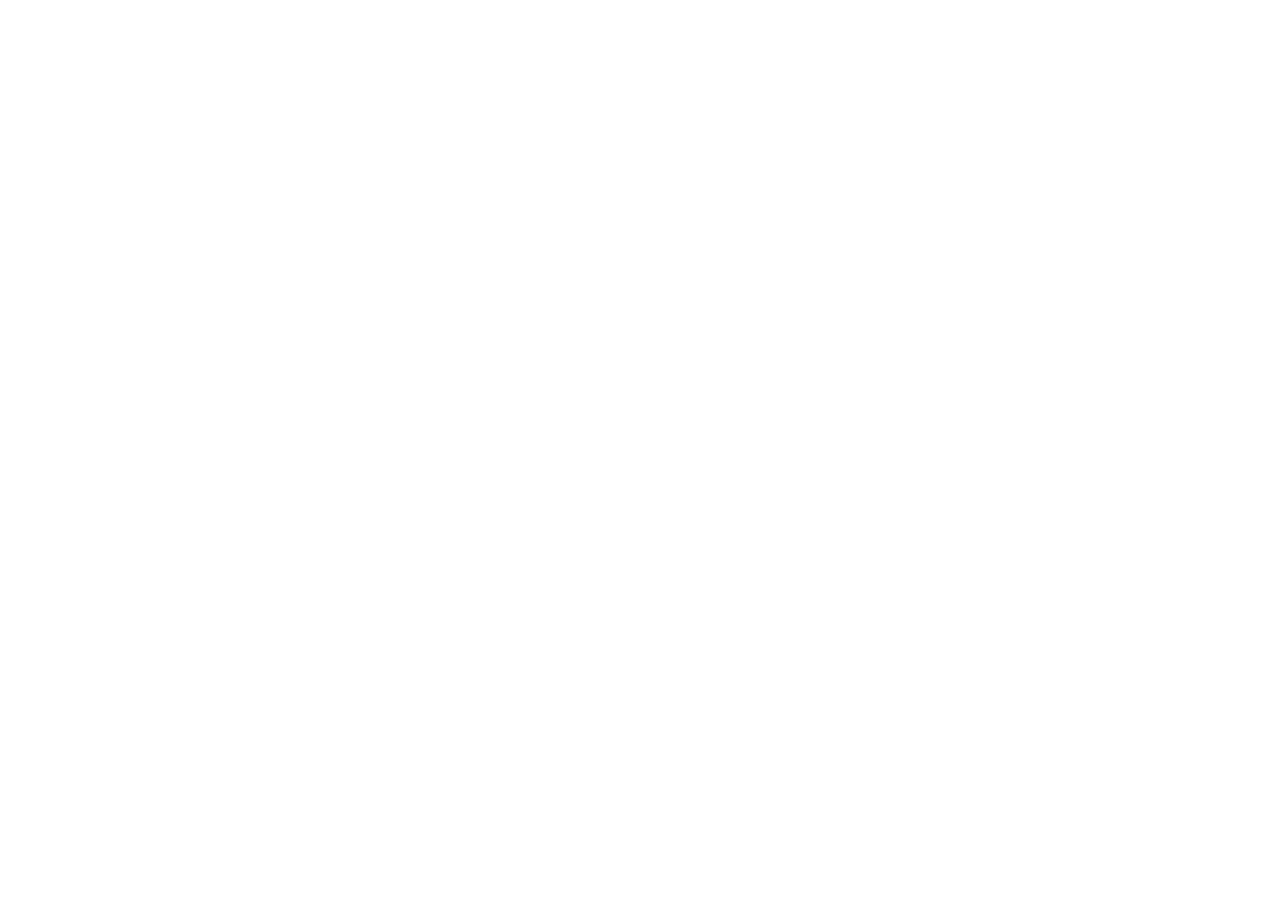
==== index.html @ 9f98832c "index and style files were created" ====
<!-- index.html -->

<!DOCTYPE html>
<html lang="es">
    <head>
        <meta charset="utf-8">
        <meta name="viewport" content="width=device-width, initial-scale=1">
        <title>cv</title>
        <link rel="stylesheet" href="style.css">
    </head>
    <body></body>
</html>
---- style.css ----
/* style.css */

body {
    margin: 0;
}
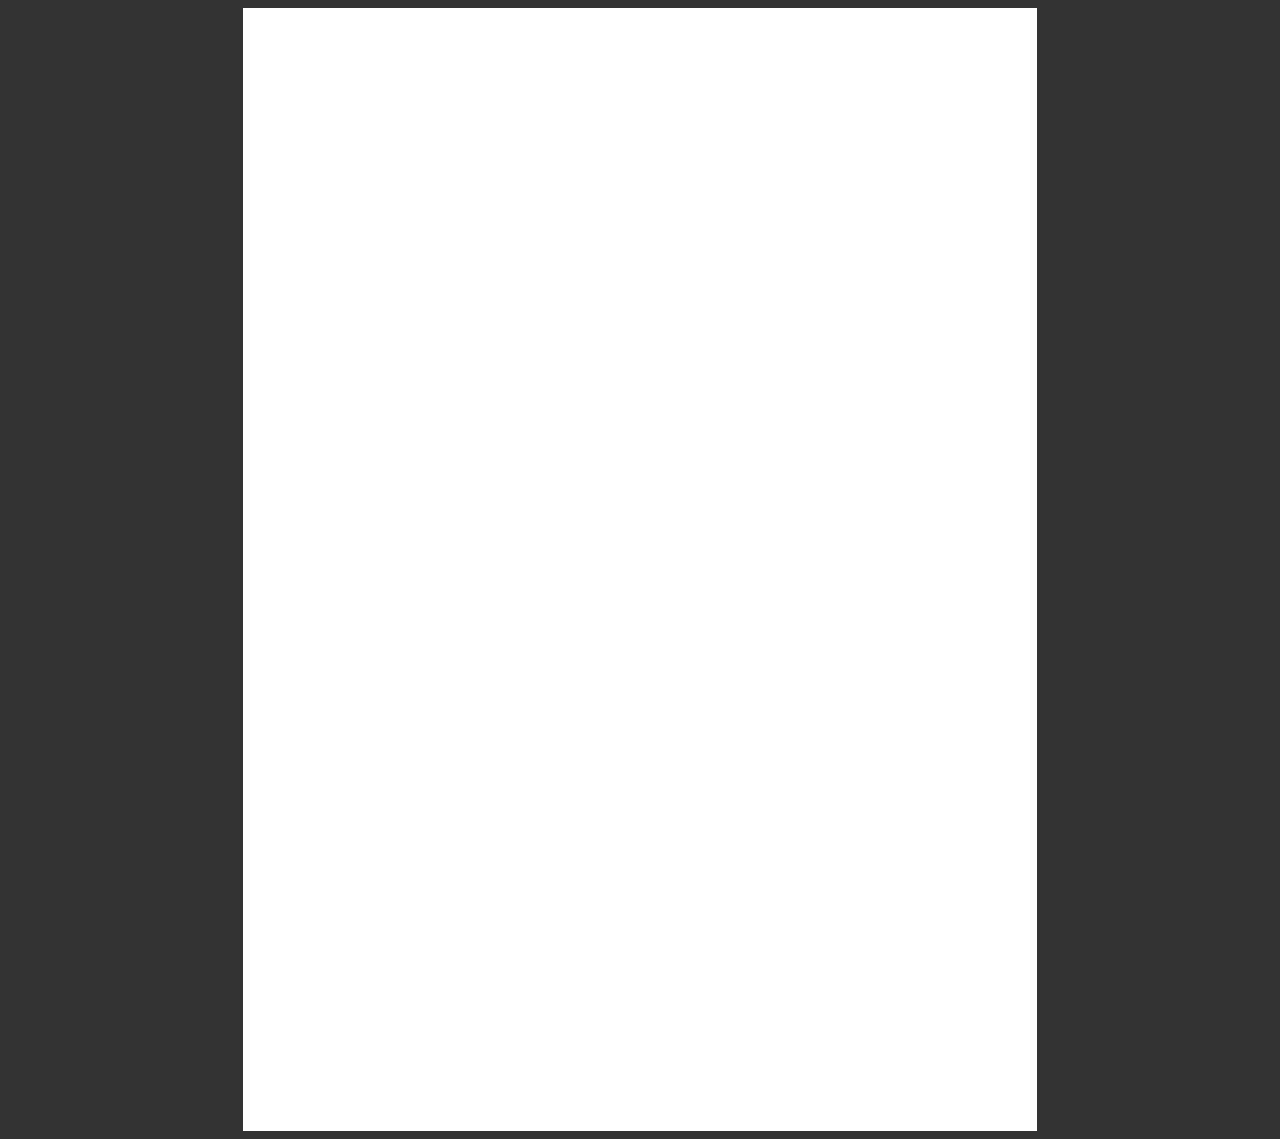
==== commit 9ea85c01: "a4 sheet was added" ====
--- a/index.html
+++ b/index.html
@@ -8,5 +8,7 @@
         <title>cv</title>
         <link rel="stylesheet" href="style.css">
     </head>
-    <body></body>
+    <body>
+        <main class="page"></main>
+    </body>
 </html>
--- a/style.css
+++ b/style.css
@@ -1,5 +1,11 @@
 /* style.css */
 
 body {
-    margin: 0;
+    background-color: #333;
+}
+.page {
+    width: 210mm;
+    height: 297mm;
+    background-color: #fff;
+    margin: auto;
 }
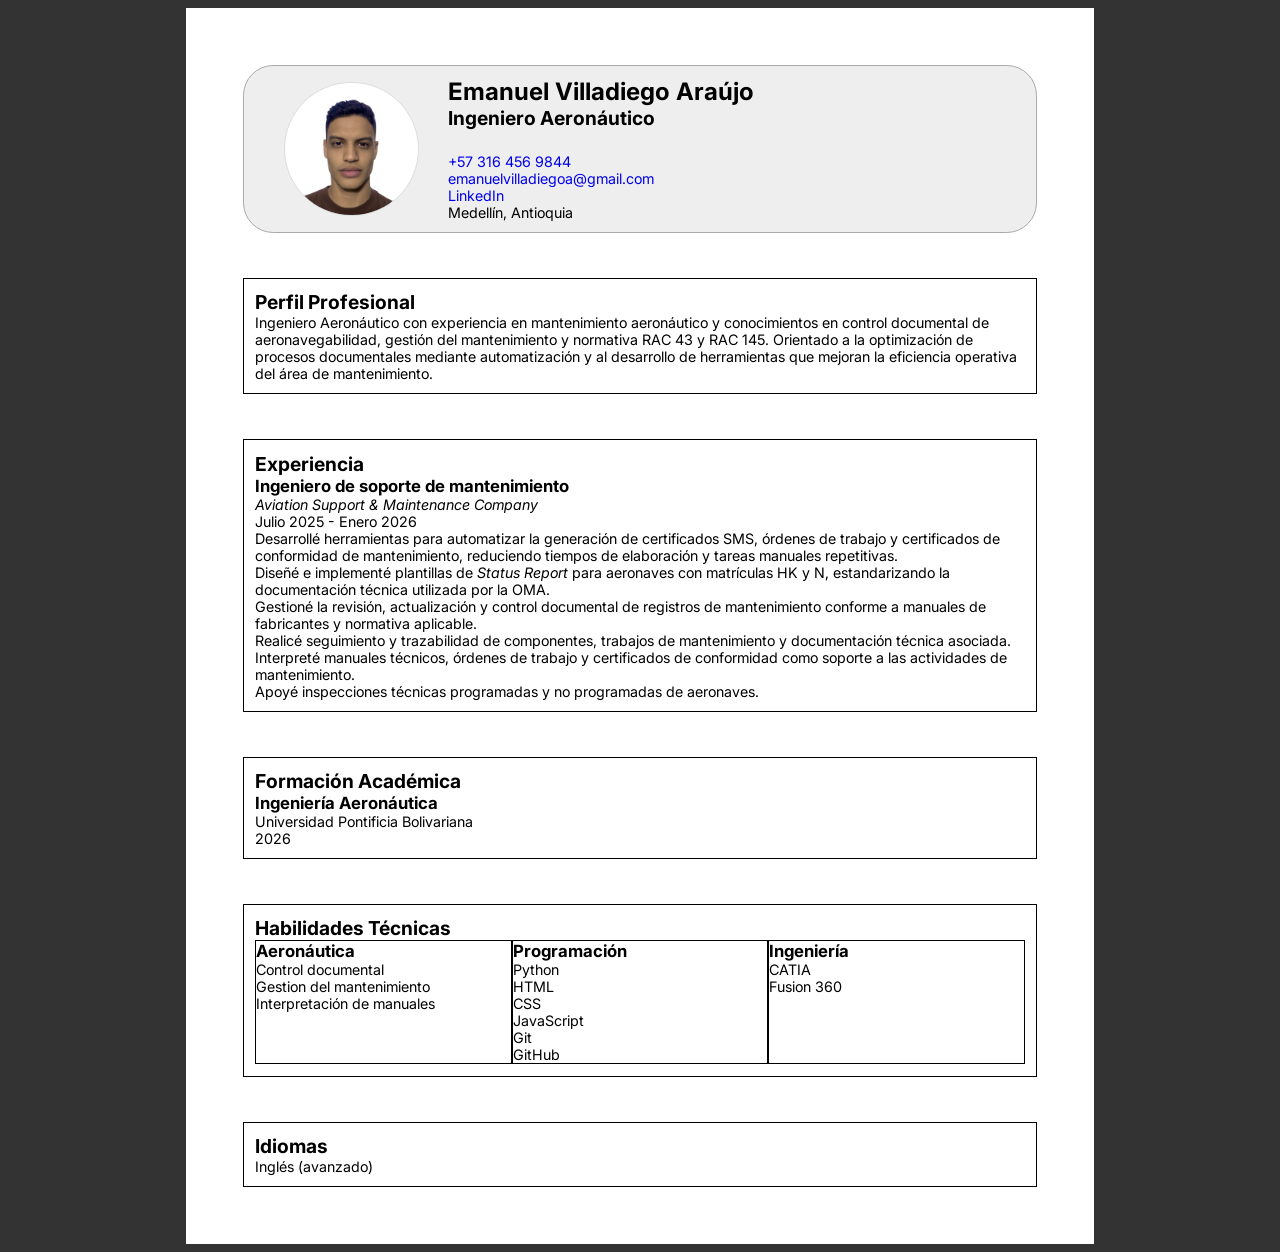
==== commit 9b45c345: "document structure was added, information was filled and header get styled" ====
--- a/index.html
+++ b/index.html
@@ -7,8 +7,90 @@
         <meta name="viewport" content="width=device-width, initial-scale=1">
         <title>cv</title>
         <link rel="stylesheet" href="style.css">
+        <link rel="stylesheet" href="assets/fonts/fonts.css">
     </head>
     <body>
-        <main class="page"></main>
+        <main class="page">
+            <div class="content">
+                <header class="header">
+                    <div class="header__item header__item--image">
+                        <img src="assets/img/emanuel.png">
+                    </div>
+                    <div class="header__item header__item--name">
+                        <h1>Emanuel Villadiego Araújo</h1>
+                        <h2>Ingeniero Aeronáutico</h2>
+                    </div>
+                    <div class="header__item header__item--contact">
+                        <ul>
+                            <li><a href="tel:+573164569844">+57 316 456 9844</a></li>
+                            <li><a href="email:emanuelvilladiegoa@gmail.com">emanuelvilladiegoa@gmail.com</a></li>
+                            <li><a href="https://www.linkedin.com/in/emanuel-villadiego-araújo-b4728a418?utm_source=share_via&utm_content=profile&utm_medium=member_ios" target="_blank">LinkedIn</a></li>
+                            <li>Medellín, Antioquia</li>
+                        </ul>
+                    </div>
+                </header>
+                <section class="section">
+                    <h2>Perfil Profesional</h2>
+                    <p>Ingeniero Aeronáutico con experiencia en mantenimiento aeronáutico y conocimientos en control documental de aeronavegabilidad, gestión del mantenimiento y normativa RAC 43 y RAC 145. Orientado a la optimización de procesos documentales mediante automatización y al desarrollo de herramientas que mejoran la eficiencia operativa del área de mantenimiento.</p>
+                </section>
+                <section class="section">
+                    <h2>Experiencia</h2>
+                    <h3>Ingeniero de soporte de mantenimiento</h3>
+                    <p><em>Aviation Support & Maintenance Company</em></p>
+                    <p>Julio 2025 - Enero 2026</p>
+                    <ul>
+                        <li>Desarrollé herramientas para automatizar la generación de certificados SMS, órdenes de trabajo y certificados de conformidad de mantenimiento, reduciendo tiempos de elaboración y tareas manuales repetitivas.</li>
+                        <li>Diseñé e implementé plantillas de <em>Status Report</em> para aeronaves con matrículas HK y N, estandarizando la documentación técnica utilizada por la OMA.</li>
+                        <li>Gestioné la revisión, actualización y control documental de registros de mantenimiento conforme a manuales de fabricantes y normativa aplicable.</li>
+                        <li>Realicé seguimiento y trazabilidad de componentes, trabajos de mantenimiento y documentación técnica asociada.</li>
+                        <li>Interpreté manuales técnicos, órdenes de trabajo y certificados de conformidad como soporte a las actividades de mantenimiento.</li>
+                        <li>Apoyé inspecciones técnicas programadas y no programadas de aeronaves.</li>
+                    </ul>
+                </section>
+                <section class="section">
+                    <h2>Formación Académica</h2>
+                    <h3>Ingeniería Aeronáutica</h3>
+                    <p>Universidad Pontificia Bolivariana</p>
+                    <p>2026</p>
+                </section>
+                <section class="section">
+                    <h2>Habilidades Técnicas</h2>
+                    <div class="habilities">
+                        <div class="habilities__item">
+                            <h3>Aeronáutica</h3>
+                            <ul>
+                                <li>Control documental</li>
+                                <li>Gestion del mantenimiento</li>
+                                <li>Interpretación de manuales</li>
+                            </ul>
+                        </div>
+                        <div class="habilities__item">
+                            <h3>Programación</h3>
+                            <ul>
+                                <li>Python</li>
+                                <li>HTML</li>
+                                <li>CSS</li>
+                                <li>JavaScript</li>
+                                <li>Git</li>
+                                <li>GitHub</li>
+                            </ul>
+                        </div>
+                        <div class="habilities__item">
+                            <h3>Ingeniería</h3>
+                            <ul>
+                                <li>CATIA</li>
+                                <li>Fusion 360</li>
+                            </ul>
+                        </div>
+                    </div>
+                </section>
+                <section class="section">
+                    <h2>Idiomas</h2>
+                    <ul>
+                        <li>Inglés (avanzado)</li>
+                    </ul>
+                </section>
+            </div>
+        </main>
     </body>
 </html>
--- a/style.css
+++ b/style.css
@@ -1,11 +1,95 @@
 /* style.css */
 
+:root {
+    --w: 210mm;
+    --h: 297mm;
+    --p: 15mm;
+    --br: 8mm;
+    --g: 3mm;
+    --fs: 18pt;
+
+    --bg0: #333;
+    --bg1: #fff;
+    --bg2: #eee;
+    --bg3: #ddd;
+    --bg4: #ccc;
+
+    --bc: #aaa;
+}
 body {
-    background-color: #333;
+    background-color: var(--bg0);
+    font-family: inter;
 }
 .page {
-    width: 210mm;
-    height: 297mm;
-    background-color: #fff;
+    width: var(--w);
+    height: var(--h);
+    background-color: var(--bg1);
     margin: auto;
+    padding: var(--p);
+}
+.content {
+    width: 100%;
+    height: 100%;
+    display: flex;
+    flex-direction: column;
+    justify-content: space-between;
+}
+h1, h2, h3, p, ul, li {
+    margin: 0;
+    padding: 0;
+}
+li {
+    list-style: none;
+}
+a {
+    text-decoration: none;
+}
+h1 {
+    font-size: var(--fs);
+}
+h2 {
+    font-size: calc(var(--fs) * .8);
+}
+h3 {
+    font-size: calc(var(--fs) * .7);
+}
+p, li {
+    font-size: calc(var(--fs) * .6);
+}
+.header {
+    background-color: var(--bg2);
+    display: grid;
+    grid-template-columns: 1fr 3fr;
+    gap: calc(var(--g) * 2) 0;
+    padding: var(--g);
+    border-radius: var(--br);
+    border: 1px solid var(--bc)
+}
+.header__item {
+    display: flex;
+    flex-direction: column;
+}
+.header__item--image {
+    grid-area: 1 / 1 / span 2 / span 1;
+    justify-content: center;
+    align-items: center;
+    background-color: transparent;
+    border: none;
+}
+img {
+    height: 35mm;
+    background-color: var(--bg1);
+    border: 1px solid var(--bg3);
+    border-radius: 50%;
+}
+.section {
+    border: 1px solid;
+    padding: var(--g);
+}
+.habilities {
+    display: grid;
+    grid-template-columns: repeat(3, 1fr)
+}
+.habilities__item {
+    border: 1px solid;
 }
--- a/assets/fonts/fonts.css
+++ b/assets/fonts/fonts.css
@@ -0,0 +1,26 @@
+/* fonts.css */
+
+@font-face {
+    font-family: inter;
+    src: url("../fonts/inter/Inter_18pt-Regular.ttf") format("truetype");
+    font-weight: normal;
+    font-style: normal;
+}
+@font-face {
+    font-family: inter;
+    src: url("../fonts/inter/Inter_18pt-Bold.ttf") format("truetype");
+    font-weight: bold;
+    font-style: normal;
+}
+@font-face {
+    font-family: inter;
+    src: url("../fonts/inter/Inter_18pt-Italic.ttf") format("truetype");
+    font-weight: normal;
+    font-style: italic;
+}
+@font-face {
+    font-family: inter;
+    src: url("../fonts/inter/Inter_18pt-BoldItalic.ttf") format("truetype");
+    font-weight: bold;
+    font-style: italic;
+}
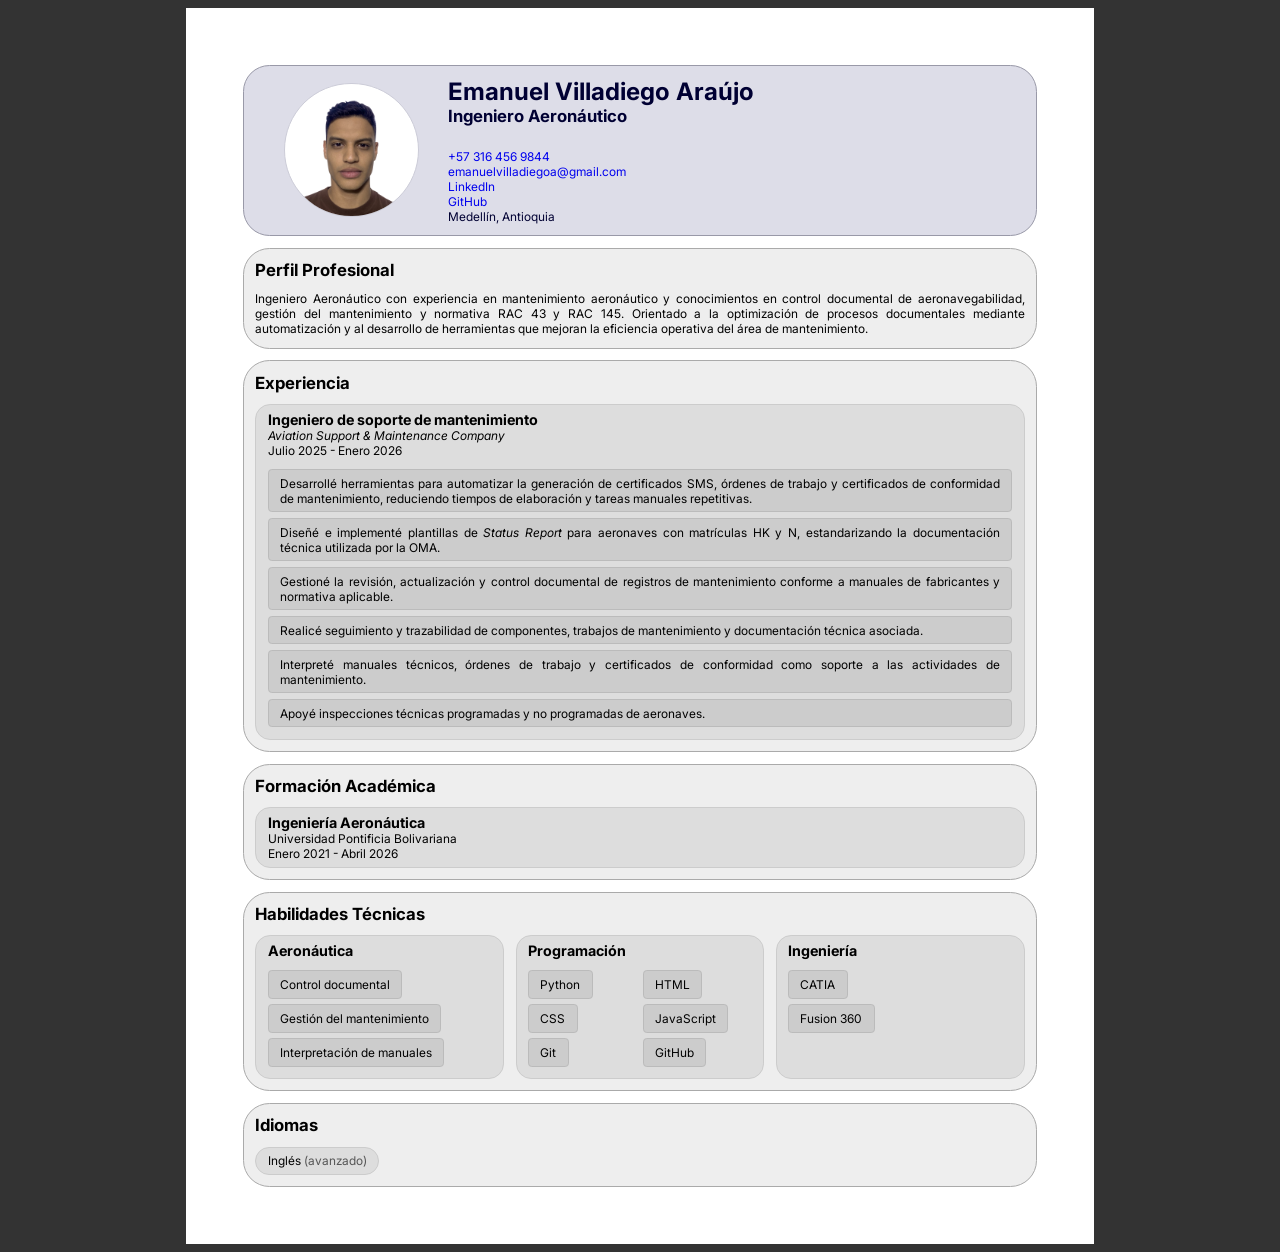
==== commit a4c34f85: "document first version was completed" ====
--- a/index.html
+++ b/index.html
@@ -9,62 +9,83 @@
         <link rel="stylesheet" href="style.css">
         <link rel="stylesheet" href="assets/fonts/fonts.css">
     </head>
+
+    <!-- body -->
     <body>
         <main class="page">
             <div class="content">
+
+                <!-- header -->
                 <header class="header">
                     <div class="header__item header__item--image">
                         <img src="assets/img/emanuel.png">
                     </div>
-                    <div class="header__item header__item--name">
+                    <div class="header__item">
                         <h1>Emanuel Villadiego Araújo</h1>
                         <h2>Ingeniero Aeronáutico</h2>
                     </div>
-                    <div class="header__item header__item--contact">
+                    <div class="header__item">
                         <ul>
                             <li><a href="tel:+573164569844">+57 316 456 9844</a></li>
-                            <li><a href="email:emanuelvilladiegoa@gmail.com">emanuelvilladiegoa@gmail.com</a></li>
-                            <li><a href="https://www.linkedin.com/in/emanuel-villadiego-araújo-b4728a418?utm_source=share_via&utm_content=profile&utm_medium=member_ios" target="_blank">LinkedIn</a></li>
+                            <li><a href="mailto:emanuelvilladiegoa@gmail.com">emanuelvilladiegoa@gmail.com</a></li>
+                            <li><a href="https://www.linkedin.com/in/emanuelva" target="_blank">LinkedIn</a></li>
+                            <li><a href="https://github.com/emanuel-va" target="_blank">GitHub</a></li>
                             <li>Medellín, Antioquia</li>
                         </ul>
                     </div>
                 </header>
+
+                <!-- profile -->
                 <section class="section">
                     <h2>Perfil Profesional</h2>
                     <p>Ingeniero Aeronáutico con experiencia en mantenimiento aeronáutico y conocimientos en control documental de aeronavegabilidad, gestión del mantenimiento y normativa RAC 43 y RAC 145. Orientado a la optimización de procesos documentales mediante automatización y al desarrollo de herramientas que mejoran la eficiencia operativa del área de mantenimiento.</p>
                 </section>
+
+                <!-- experience -->
                 <section class="section">
                     <h2>Experiencia</h2>
-                    <h3>Ingeniero de soporte de mantenimiento</h3>
-                    <p><em>Aviation Support & Maintenance Company</em></p>
-                    <p>Julio 2025 - Enero 2026</p>
-                    <ul>
-                        <li>Desarrollé herramientas para automatizar la generación de certificados SMS, órdenes de trabajo y certificados de conformidad de mantenimiento, reduciendo tiempos de elaboración y tareas manuales repetitivas.</li>
-                        <li>Diseñé e implementé plantillas de <em>Status Report</em> para aeronaves con matrículas HK y N, estandarizando la documentación técnica utilizada por la OMA.</li>
-                        <li>Gestioné la revisión, actualización y control documental de registros de mantenimiento conforme a manuales de fabricantes y normativa aplicable.</li>
-                        <li>Realicé seguimiento y trazabilidad de componentes, trabajos de mantenimiento y documentación técnica asociada.</li>
-                        <li>Interpreté manuales técnicos, órdenes de trabajo y certificados de conformidad como soporte a las actividades de mantenimiento.</li>
-                        <li>Apoyé inspecciones técnicas programadas y no programadas de aeronaves.</li>
-                    </ul>
+                    <div class="experience">
+                        <div>
+                            <h3>Ingeniero de soporte de mantenimiento</h3>
+                            <p><em>Aviation Support & Maintenance Company</em></p>
+                            <p>Julio 2025 - Enero 2026</p>
+                        </div>
+                        <div class="experience__list">
+                            <ul>
+                                <li>Desarrollé herramientas para automatizar la generación de certificados SMS, órdenes de trabajo y certificados de conformidad de mantenimiento, reduciendo tiempos de elaboración y tareas manuales repetitivas.</li>
+                                <li>Diseñé e implementé plantillas de <em>Status Report</em> para aeronaves con matrículas HK y N, estandarizando la documentación técnica utilizada por la OMA.</li>
+                                <li>Gestioné la revisión, actualización y control documental de registros de mantenimiento conforme a manuales de fabricantes y normativa aplicable.</li>
+                                <li>Realicé seguimiento y trazabilidad de componentes, trabajos de mantenimiento y documentación técnica asociada.</li>
+                                <li>Interpreté manuales técnicos, órdenes de trabajo y certificados de conformidad como soporte a las actividades de mantenimiento.</li>
+                                <li>Apoyé inspecciones técnicas programadas y no programadas de aeronaves.</li>
+                            </ul>
+                        </div>
+                    </div>
                 </section>
+
+                <!-- education -->
                 <section class="section">
                     <h2>Formación Académica</h2>
-                    <h3>Ingeniería Aeronáutica</h3>
-                    <p>Universidad Pontificia Bolivariana</p>
-                    <p>2026</p>
+                    <div class="formation__item">
+                        <h3>Ingeniería Aeronáutica</h3>
+                        <p>Universidad Pontificia Bolivariana</p>
+                        <p>Enero 2021 - Abril 2026</p>
+                    </div>
                 </section>
+
+                <!-- skills -->
                 <section class="section">
                     <h2>Habilidades Técnicas</h2>
-                    <div class="habilities">
-                        <div class="habilities__item">
+                    <div class="skills">
+                        <div class="skills__item">
                             <h3>Aeronáutica</h3>
                             <ul>
                                 <li>Control documental</li>
-                                <li>Gestion del mantenimiento</li>
+                                <li>Gestión del mantenimiento</li>
                                 <li>Interpretación de manuales</li>
                             </ul>
                         </div>
-                        <div class="habilities__item">
+                        <div class="skills__item skills__item--dev">
                             <h3>Programación</h3>
                             <ul>
                                 <li>Python</li>
@@ -75,7 +96,7 @@
                                 <li>GitHub</li>
                             </ul>
                         </div>
-                        <div class="habilities__item">
+                        <div class="skills__item">
                             <h3>Ingeniería</h3>
                             <ul>
                                 <li>CATIA</li>
@@ -84,10 +105,12 @@
                         </div>
                     </div>
                 </section>
+
+                <!-- languages -->
                 <section class="section">
                     <h2>Idiomas</h2>
-                    <ul>
-                        <li>Inglés (avanzado)</li>
+                    <ul class="languages">
+                        <li>Inglés <span>(avanzado)</span></li>
                     </ul>
                 </section>
             </div>
--- a/style.css
+++ b/style.css
@@ -4,7 +4,7 @@
     --w: 210mm;
     --h: 297mm;
     --p: 15mm;
-    --br: 8mm;
+    --br: 7mm;
     --g: 3mm;
     --fs: 18pt;
 
@@ -13,9 +13,18 @@
     --bg2: #eee;
     --bg3: #ddd;
     --bg4: #ccc;
+    --bg5: #bbb;
+    --bg6: #dddde8;
+    --bg7: #ccccd8;
 
-    --bc: #aaa;
+    --bc0: #aaa;
+    --bc1: #9999a8;
+
+    --fg0: #003;
+    --fg1: #555;
 }
+
+/* body and layout */
 body {
     background-color: var(--bg0);
     font-family: inter;
@@ -43,27 +52,34 @@
 }
 a {
     text-decoration: none;
+    color: #00e
 }
 h1 {
     font-size: var(--fs);
 }
 h2 {
-    font-size: calc(var(--fs) * .8);
+    font-size: calc(var(--fs) * .7);
 }
 h3 {
-    font-size: calc(var(--fs) * .7);
+    font-size: calc(var(--fs) * .6);
 }
 p, li {
-    font-size: calc(var(--fs) * .6);
+    font-size: calc(var(--fs) * .5);
 }
+span {
+    color: var(--fg1);
+}
+
+/* header */
 .header {
-    background-color: var(--bg2);
+    background-color: var(--bg6);
     display: grid;
     grid-template-columns: 1fr 3fr;
     gap: calc(var(--g) * 2) 0;
     padding: var(--g);
     border-radius: var(--br);
-    border: 1px solid var(--bc)
+    border: 1px solid var(--bc1);
+    color: var(--fg0);
 }
 .header__item {
     display: flex;
@@ -79,17 +95,95 @@
 img {
     height: 35mm;
     background-color: var(--bg1);
-    border: 1px solid var(--bg3);
+    border: 1px solid var(--bg7);
     border-radius: 50%;
 }
+
+/* sections */
 .section {
-    border: 1px solid;
+    background-color: var(--bg2);
+    border: 1px solid var(--bc0);
+    border-radius: var(--br);
     padding: var(--g);
+    display: flex;
+    flex-direction: column;
+    gap: var(--g);
+    text-align: justify;
 }
-.habilities {
+
+/* experience */
+.experience {
+    display: flex;
+    flex-direction: column;
+    gap: var(--g);
+    background-color: var(--bg3);
+    border: 1px solid var(--bg4);
+    padding: calc(var(--g) / 2) var(--g);
+    border-radius: calc(var(--br) - var(--g));
+}
+.experience__list ul {
+    display: flex;
+    flex-direction: column;
+    gap: calc(var(--g) / 2);
+}
+.experience__list li {
+    background-color: var(--bg4);
+    border: 1px solid var(--bg5);
+    padding: calc(var(--g) / 2) var(--g);
+    border-radius: calc(var(--br) - (var(--g) * 2));
+}
+.experience__list li:last-child {
+    margin-bottom: calc(var(--g) / 2);
+}
+
+/* education */
+.formation__item {
+    background-color: var(--bg3);
+    border: 1px solid var(--bg4);
+    padding: calc(var(--g) / 2) var(--g);
+    border-radius: calc(var(--br) - var(--g));
+}
+
+/* skills */
+.skills {
     display: grid;
-    grid-template-columns: repeat(3, 1fr)
+    grid-template-columns: repeat(3, 1fr);
+    gap: var(--g);
 }
-.habilities__item {
-    border: 1px solid;
+.skills__item {
+    display: flex;
+    flex-direction: column;
+    gap: var(--g);
+    background-color: var(--bg3);
+    border: 1px solid var(--bg4);
+    padding: calc(var(--g) / 2) var(--g);
+    border-radius: calc(var(--br) - var(--g));
+}
+.skills__item ul {
+    display: flex;
+    flex-direction: column;
+    gap: calc(var(--g) / 2);
+}
+.skills__item li {
+    background-color: var(--bg4);
+    width: fit-content;
+    border: 1px solid var(--bg5);
+    border-radius: calc(var(--br) - (var(--g) * 2));
+    padding: calc(var(--g) / 2) var(--g);
+}
+.skills__item :is(li:last-child, li:nth-child(5)) {
+    margin-bottom: calc(var(--g) / 2);
+}
+.skills__item--dev ul {
+    display: grid;
+    grid-template-columns: repeat(2, 1fr)
+}
+
+/* languages */
+.languages li {
+    width: fit-content;
+    background-color: var(--bg3);
+    border: 1px solid var(--bg4);
+    padding: calc(var(--g) / 2) var(--g);
+    border-radius: calc(var(--br) - var(--g));
 }
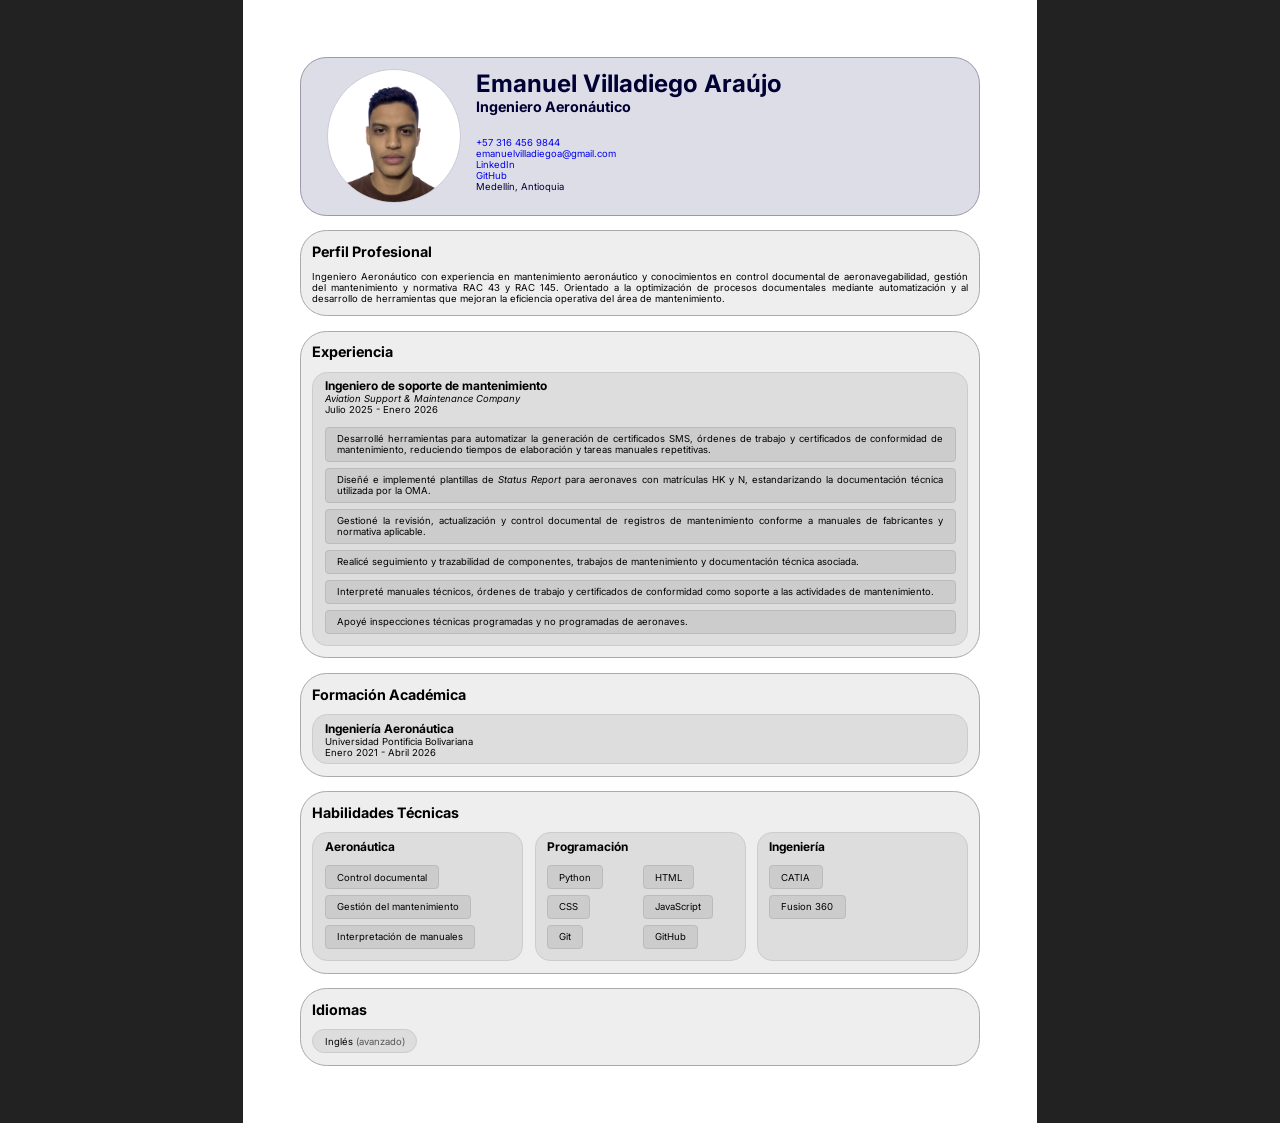
==== commit 1977a03d: "project structure was modified and document dark mode file was added" ====
--- a/index.html
+++ b/index.html
@@ -6,8 +6,9 @@
         <meta charset="utf-8">
         <meta name="viewport" content="width=device-width, initial-scale=1">
         <title>cv</title>
-        <link rel="stylesheet" href="style.css">
-        <link rel="stylesheet" href="assets/fonts/fonts.css">
+        <link rel="stylesheet" href="styles/dark.css">
+        <!-- <link rel="stylesheet" href="styles/light.css"> -->
+        <link rel="stylesheet" href="styles/fonts.css">
     </head>
 
     <!-- body -->
--- a/styles/dark.css
+++ b/styles/dark.css
@@ -0,0 +1,191 @@
+/* style.css */
+
+:root {
+    --w: 210mm;
+    --h: 297mm;
+    --p: 15mm;
+    --br: 7mm;
+    --g: 3mm;
+    --fs: 18pt;
+
+    --bg0: #222;
+    --bg1: #fff;
+    --bg2: #eee;
+    --bg3: #ddd;
+    --bg4: #ccc;
+    --bg5: #bbb;
+    --bg6: #dddde8;
+    --bg7: #ccccd8;
+
+    --bc0: #aaa;
+    --bc1: #9999a8;
+
+    --fg0: #003;
+    --fg1: #555;
+}
+
+/* body and layout */
+body {
+    background-color: var(--bg0);
+    font-family: inter;
+    margin: 0;
+}
+.page {
+    width: var(--w);
+    height: var(--h);
+    background-color: var(--bg1);
+    margin: auto;
+    padding: var(--p);
+    box-sizing: border-box;
+}
+.content {
+    width: 100%;
+    height: 100%;
+    display: flex;
+    flex-direction: column;
+    justify-content: space-between;
+}
+h1, h2, h3, p, ul, li {
+    margin: 0;
+    padding: 0;
+}
+li {
+    list-style: none;
+}
+a {
+    text-decoration: none;
+    color: #00e
+}
+h1 {
+    font-size: var(--fs);
+}
+h2 {
+    font-size: calc(var(--fs) * .6);
+}
+h3 {
+    font-size: calc(var(--fs) * .5);
+}
+p, li {
+    font-size: calc(var(--fs) * .4);
+}
+span {
+    color: var(--fg1);
+}
+
+/* header */
+.header {
+    background-color: var(--bg6);
+    display: grid;
+    grid-template-columns: 1fr 3fr;
+    gap: var(--g) 0;
+    padding: var(--g);
+    border-radius: var(--br);
+    border: 1px solid var(--bc1);
+    color: var(--fg0);
+}
+.header__item {
+    display: flex;
+    flex-direction: column;
+}
+.header__item--image {
+    grid-area: 1 / 1 / span 2 / span 1;
+    justify-content: center;
+    align-items: center;
+    background-color: transparent;
+    border: none;
+}
+img {
+    height: 35mm;
+    background-color: var(--bg1);
+    border: 1px solid var(--bg7);
+    border-radius: 50%;
+}
+
+/* sections */
+.section {
+    background-color: var(--bg2);
+    border: 1px solid var(--bc0);
+    border-radius: var(--br);
+    padding: var(--g);
+    display: flex;
+    flex-direction: column;
+    gap: var(--g);
+    text-align: justify;
+}
+
+/* experience */
+.experience {
+    display: flex;
+    flex-direction: column;
+    gap: var(--g);
+    background-color: var(--bg3);
+    border: 1px solid var(--bg4);
+    padding: calc(var(--g) / 2) var(--g);
+    border-radius: calc(var(--br) - var(--g));
+}
+.experience__list ul {
+    display: flex;
+    flex-direction: column;
+    gap: calc(var(--g) / 2);
+}
+.experience__list li {
+    background-color: var(--bg4);
+    border: 1px solid var(--bg5);
+    padding: calc(var(--g) / 2) var(--g);
+    border-radius: calc(var(--br) - (var(--g) * 2));
+}
+.experience__list li:last-child {
+    margin-bottom: calc(var(--g) / 2);
+}
+
+/* education */
+.formation__item {
+    background-color: var(--bg3);
+    border: 1px solid var(--bg4);
+    padding: calc(var(--g) / 2) var(--g);
+    border-radius: calc(var(--br) - var(--g));
+}
+
+/* skills */
+.skills {
+    display: grid;
+    grid-template-columns: repeat(3, 1fr);
+    gap: var(--g);
+}
+.skills__item {
+    display: flex;
+    flex-direction: column;
+    gap: var(--g);
+    background-color: var(--bg3);
+    border: 1px solid var(--bg4);
+    padding: calc(var(--g) / 2) var(--g);
+    border-radius: calc(var(--br) - var(--g));
+}
+.skills__item ul {
+    display: flex;
+    flex-direction: column;
+    gap: calc(var(--g) / 2);
+}
+.skills__item li {
+    background-color: var(--bg4);
+    width: fit-content;
+    border: 1px solid var(--bg5);
+    border-radius: calc(var(--br) - (var(--g) * 2));
+    padding: calc(var(--g) / 2) var(--g);
+}
+.skills__item :is(li:last-child, li:nth-child(5)) {
+    margin-bottom: calc(var(--g) / 2);
+}
+.skills__item--dev ul {
+    display: grid;
+    grid-template-columns: repeat(2, 1fr)
+}
+
+/* languages */
+.languages li {
+    width: fit-content;
+    background-color: var(--bg3);
+    border: 1px solid var(--bg4);
+    padding: calc(var(--g) / 2) var(--g);
+    border-radius: calc(var(--br) - var(--g));
+}
--- a/styles/light.css
+++ b/styles/light.css
@@ -0,0 +1,191 @@
+/* style.css */
+
+:root {
+    --w: 210mm;
+    --h: 297mm;
+    --p: 15mm;
+    --br: 7mm;
+    --g: 3mm;
+    --fs: 18pt;
+
+    --bg0: #222;
+    --bg1: #fff;
+    --bg2: #eee;
+    --bg3: #ddd;
+    --bg4: #ccc;
+    --bg5: #bbb;
+    --bg6: #dddde8;
+    --bg7: #ccccd8;
+
+    --bc0: #aaa;
+    --bc1: #9999a8;
+
+    --fg0: #003;
+    --fg1: #555;
+}
+
+/* body and layout */
+body {
+    background-color: var(--bg0);
+    font-family: inter;
+    margin: 0;
+}
+.page {
+    width: var(--w);
+    height: var(--h);
+    background-color: var(--bg1);
+    margin: auto;
+    padding: var(--p);
+    box-sizing: border-box;
+}
+.content {
+    width: 100%;
+    height: 100%;
+    display: flex;
+    flex-direction: column;
+    justify-content: space-between;
+}
+h1, h2, h3, p, ul, li {
+    margin: 0;
+    padding: 0;
+}
+li {
+    list-style: none;
+}
+a {
+    text-decoration: none;
+    color: #00e
+}
+h1 {
+    font-size: var(--fs);
+}
+h2 {
+    font-size: calc(var(--fs) * .6);
+}
+h3 {
+    font-size: calc(var(--fs) * .5);
+}
+p, li {
+    font-size: calc(var(--fs) * .4);
+}
+span {
+    color: var(--fg1);
+}
+
+/* header */
+.header {
+    background-color: var(--bg6);
+    display: grid;
+    grid-template-columns: 1fr 3fr;
+    gap: var(--g) 0;
+    padding: var(--g);
+    border-radius: var(--br);
+    border: 1px solid var(--bc1);
+    color: var(--fg0);
+}
+.header__item {
+    display: flex;
+    flex-direction: column;
+}
+.header__item--image {
+    grid-area: 1 / 1 / span 2 / span 1;
+    justify-content: center;
+    align-items: center;
+    background-color: transparent;
+    border: none;
+}
+img {
+    height: 35mm;
+    background-color: var(--bg1);
+    border: 1px solid var(--bg7);
+    border-radius: 50%;
+}
+
+/* sections */
+.section {
+    background-color: var(--bg2);
+    border: 1px solid var(--bc0);
+    border-radius: var(--br);
+    padding: var(--g);
+    display: flex;
+    flex-direction: column;
+    gap: var(--g);
+    text-align: justify;
+}
+
+/* experience */
+.experience {
+    display: flex;
+    flex-direction: column;
+    gap: var(--g);
+    background-color: var(--bg3);
+    border: 1px solid var(--bg4);
+    padding: calc(var(--g) / 2) var(--g);
+    border-radius: calc(var(--br) - var(--g));
+}
+.experience__list ul {
+    display: flex;
+    flex-direction: column;
+    gap: calc(var(--g) / 2);
+}
+.experience__list li {
+    background-color: var(--bg4);
+    border: 1px solid var(--bg5);
+    padding: calc(var(--g) / 2) var(--g);
+    border-radius: calc(var(--br) - (var(--g) * 2));
+}
+.experience__list li:last-child {
+    margin-bottom: calc(var(--g) / 2);
+}
+
+/* education */
+.formation__item {
+    background-color: var(--bg3);
+    border: 1px solid var(--bg4);
+    padding: calc(var(--g) / 2) var(--g);
+    border-radius: calc(var(--br) - var(--g));
+}
+
+/* skills */
+.skills {
+    display: grid;
+    grid-template-columns: repeat(3, 1fr);
+    gap: var(--g);
+}
+.skills__item {
+    display: flex;
+    flex-direction: column;
+    gap: var(--g);
+    background-color: var(--bg3);
+    border: 1px solid var(--bg4);
+    padding: calc(var(--g) / 2) var(--g);
+    border-radius: calc(var(--br) - var(--g));
+}
+.skills__item ul {
+    display: flex;
+    flex-direction: column;
+    gap: calc(var(--g) / 2);
+}
+.skills__item li {
+    background-color: var(--bg4);
+    width: fit-content;
+    border: 1px solid var(--bg5);
+    border-radius: calc(var(--br) - (var(--g) * 2));
+    padding: calc(var(--g) / 2) var(--g);
+}
+.skills__item :is(li:last-child, li:nth-child(5)) {
+    margin-bottom: calc(var(--g) / 2);
+}
+.skills__item--dev ul {
+    display: grid;
+    grid-template-columns: repeat(2, 1fr)
+}
+
+/* languages */
+.languages li {
+    width: fit-content;
+    background-color: var(--bg3);
+    border: 1px solid var(--bg4);
+    padding: calc(var(--g) / 2) var(--g);
+    border-radius: calc(var(--br) - var(--g));
+}
--- a/styles/fonts.css
+++ b/styles/fonts.css
@@ -0,0 +1,26 @@
+/* fonts.css */
+
+@font-face {
+    font-family: inter;
+    src: url("../assets/fonts/inter/Inter_18pt-Regular.ttf") format("truetype");
+    font-weight: normal;
+    font-style: normal;
+}
+@font-face {
+    font-family: inter;
+    src: url("../assets/fonts/inter/Inter_18pt-Bold.ttf") format("truetype");
+    font-weight: bold;
+    font-style: normal;
+}
+@font-face {
+    font-family: inter;
+    src: url("../assets/fonts/inter/Inter_18pt-Italic.ttf") format("truetype");
+    font-weight: normal;
+    font-style: italic;
+}
+@font-face {
+    font-family: inter;
+    src: url("../assets/fonts/inter/Inter_18pt-BoldItalic.ttf") format("truetype");
+    font-weight: bold;
+    font-style: italic;
+}
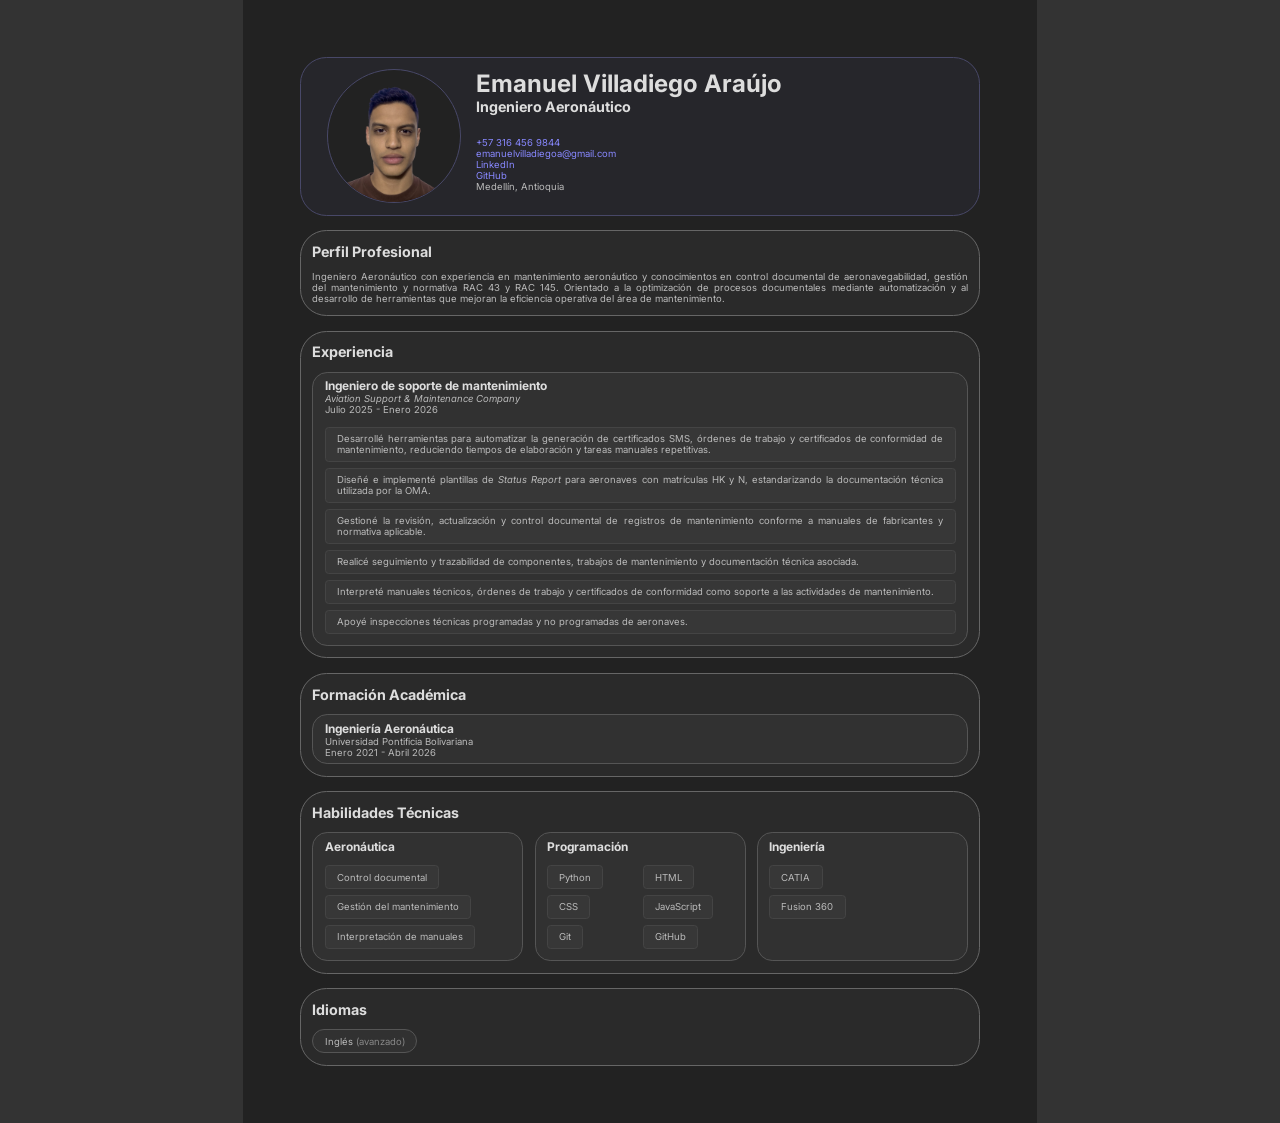
==== commit b6ec6eb2: "light & dark modes were updated" ====
--- a/index.html
+++ b/index.html
@@ -7,7 +7,6 @@
         <meta name="viewport" content="width=device-width, initial-scale=1">
         <title>cv</title>
         <link rel="stylesheet" href="styles/dark.css">
-        <!-- <link rel="stylesheet" href="styles/light.css"> -->
         <link rel="stylesheet" href="styles/fonts.css">
     </head>
 
--- a/styles/dark.css
+++ b/styles/dark.css
@@ -8,20 +8,23 @@
     --g: 3mm;
     --fs: 18pt;
 
-    --bg0: #222;
-    --bg1: #fff;
-    --bg2: #eee;
-    --bg3: #ddd;
-    --bg4: #ccc;
-    --bg5: #bbb;
-    --bg6: #dddde8;
-    --bg7: #ccccd8;
+    --bc0: #484868;
+    --bc1: #666;
+    --bc2: #555;
+    --bc3: #444;
 
-    --bc0: #aaa;
-    --bc1: #9999a8;
+    --bg0: #333;
+    --bg1: #222;
+    --bg2: #48486822;
+    --bg3: #6662;
 
-    --fg0: #003;
-    --fg1: #555;
+    --ibg: #fff;
+    --ibc: #888;
+
+    --fg0: #ddd;
+    --fg1: #bbb;
+    --fg2: #888;
+    --fg3: #88f;
 }
 
 /* body and layout */
@@ -29,6 +32,7 @@
     background-color: var(--bg0);
     font-family: inter;
     margin: 0;
+    color: var(--fg0);
 }
 .page {
     width: var(--w);
@@ -54,7 +58,7 @@
 }
 a {
     text-decoration: none;
-    color: #00e
+    color: var(--fg3);
 }
 h1 {
     font-size: var(--fs);
@@ -67,20 +71,21 @@
 }
 p, li {
     font-size: calc(var(--fs) * .4);
+    color: var(--fg1);
 }
 span {
-    color: var(--fg1);
+    color: var(--fg2);
 }
 
 /* header */
 .header {
-    background-color: var(--bg6);
+    background-color: var(--bg2);
     display: grid;
     grid-template-columns: 1fr 3fr;
     gap: var(--g) 0;
     padding: var(--g);
     border-radius: var(--br);
-    border: 1px solid var(--bc1);
+    border: 1px solid var(--bc0);
     color: var(--fg0);
 }
 .header__item {
@@ -97,14 +102,14 @@
 img {
     height: 35mm;
     background-color: var(--bg1);
-    border: 1px solid var(--bg7);
+    border: 1px solid var(--bc0);
     border-radius: 50%;
 }
 
 /* sections */
 .section {
-    background-color: var(--bg2);
-    border: 1px solid var(--bc0);
+    background-color: var(--bg3);
+    border: 1px solid var(--bc1);
     border-radius: var(--br);
     padding: var(--g);
     display: flex;
@@ -119,7 +124,7 @@
     flex-direction: column;
     gap: var(--g);
     background-color: var(--bg3);
-    border: 1px solid var(--bg4);
+    border: 1px solid var(--bc2);
     padding: calc(var(--g) / 2) var(--g);
     border-radius: calc(var(--br) - var(--g));
 }
@@ -129,8 +134,8 @@
     gap: calc(var(--g) / 2);
 }
 .experience__list li {
-    background-color: var(--bg4);
-    border: 1px solid var(--bg5);
+    background-color: var(--bg3);
+    border: 1px solid var(--bc3);
     padding: calc(var(--g) / 2) var(--g);
     border-radius: calc(var(--br) - (var(--g) * 2));
 }
@@ -141,7 +146,7 @@
 /* education */
 .formation__item {
     background-color: var(--bg3);
-    border: 1px solid var(--bg4);
+    border: 1px solid var(--bc2);
     padding: calc(var(--g) / 2) var(--g);
     border-radius: calc(var(--br) - var(--g));
 }
@@ -157,7 +162,7 @@
     flex-direction: column;
     gap: var(--g);
     background-color: var(--bg3);
-    border: 1px solid var(--bg4);
+    border: 1px solid var(--bc2);
     padding: calc(var(--g) / 2) var(--g);
     border-radius: calc(var(--br) - var(--g));
 }
@@ -167,9 +172,9 @@
     gap: calc(var(--g) / 2);
 }
 .skills__item li {
-    background-color: var(--bg4);
+    background-color: var(--bg3);
     width: fit-content;
-    border: 1px solid var(--bg5);
+    border: 1px solid var(--bc3);
     border-radius: calc(var(--br) - (var(--g) * 2));
     padding: calc(var(--g) / 2) var(--g);
 }
@@ -185,7 +190,7 @@
 .languages li {
     width: fit-content;
     background-color: var(--bg3);
-    border: 1px solid var(--bg4);
+    border: 1px solid var(--bc2);
     padding: calc(var(--g) / 2) var(--g);
     border-radius: calc(var(--br) - var(--g));
 }
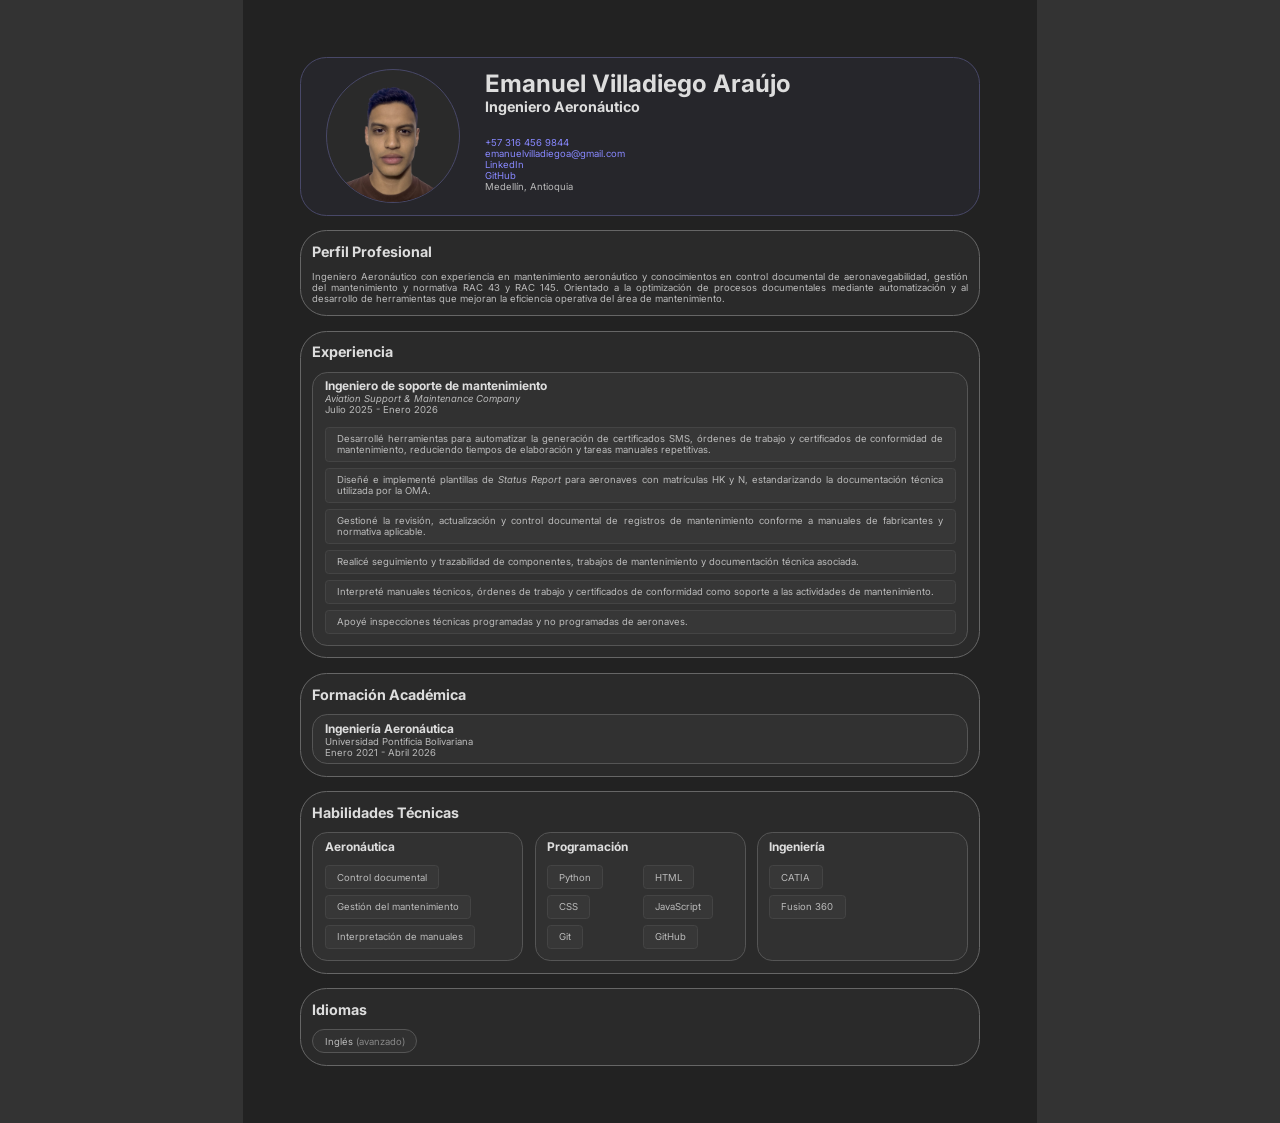
==== commit 0d268105: "full project structure was updated and mockups feature and document files (both versions) were inclu" ====
--- a/index.html
+++ b/index.html
@@ -18,7 +18,7 @@
                 <!-- header -->
                 <header class="header">
                     <div class="header__item header__item--image">
-                        <img src="assets/img/emanuel.png">
+                        <img src="assets/img/profile/emanuel.png">
                     </div>
                     <div class="header__item">
                         <h1>Emanuel Villadiego Araújo</h1>
--- a/styles/dark.css
+++ b/styles/dark.css
@@ -1,6 +1,7 @@
 /* style.css */
 
 :root {
+    /* dimensions */
     --w: 210mm;
     --h: 297mm;
     --p: 15mm;
@@ -8,19 +9,23 @@
     --g: 3mm;
     --fs: 18pt;
 
+    /* border colors */
     --bc0: #484868;
     --bc1: #666;
     --bc2: #555;
     --bc3: #444;
 
+    /* background colors */
     --bg0: #333;
     --bg1: #222;
     --bg2: #48486822;
     --bg3: #6662;
 
-    --ibg: #fff;
+    /* image colors */
+    --ibg: #2a2a2a;
     --ibc: #888;
 
+    /* foreground colors */
     --fg0: #ddd;
     --fg1: #bbb;
     --fg2: #888;
@@ -82,7 +87,7 @@
     background-color: var(--bg2);
     display: grid;
     grid-template-columns: 1fr 3fr;
-    gap: var(--g) 0;
+    gap: var(--g);
     padding: var(--g);
     border-radius: var(--br);
     border: 1px solid var(--bc0);
@@ -101,7 +106,7 @@
 }
 img {
     height: 35mm;
-    background-color: var(--bg1);
+    background-color: var(--ibg);
     border: 1px solid var(--bc0);
     border-radius: 50%;
 }
--- a/styles/fonts.css
+++ b/styles/fonts.css
@@ -2,25 +2,25 @@
 
 @font-face {
     font-family: inter;
-    src: url("../assets/fonts/inter/Inter_18pt-Regular.ttf") format("truetype");
+    src: url("../assets/fonts/Inter_18pt-Regular.ttf") format("truetype");
     font-weight: normal;
     font-style: normal;
 }
 @font-face {
     font-family: inter;
-    src: url("../assets/fonts/inter/Inter_18pt-Bold.ttf") format("truetype");
+    src: url("../assets/fonts/Inter_18pt-Bold.ttf") format("truetype");
     font-weight: bold;
     font-style: normal;
 }
 @font-face {
     font-family: inter;
-    src: url("../assets/fonts/inter/Inter_18pt-Italic.ttf") format("truetype");
+    src: url("../assets/fonts/Inter_18pt-Italic.ttf") format("truetype");
     font-weight: normal;
     font-style: italic;
 }
 @font-face {
     font-family: inter;
-    src: url("../assets/fonts/inter/Inter_18pt-BoldItalic.ttf") format("truetype");
+    src: url("../assets/fonts/Inter_18pt-BoldItalic.ttf") format("truetype");
     font-weight: bold;
     font-style: italic;
 }
